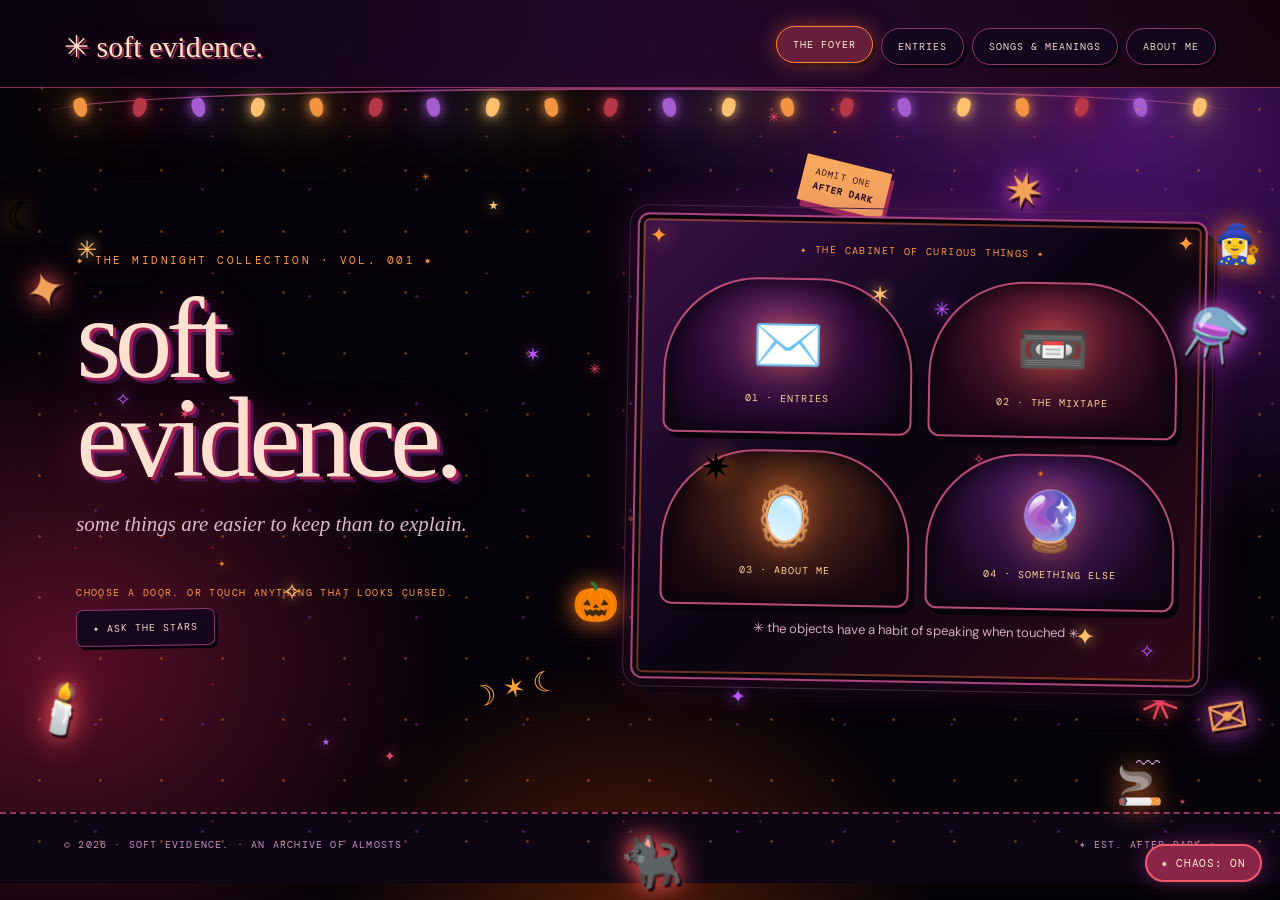
==== index.html @ 7f2c234e "Add files via upload" ====
<!doctype html><html lang="en"><head><meta charset="utf-8"><meta name="viewport" content="width=device-width,initial-scale=1"><meta name="theme-color" content="#08060d"><title>soft evidence. — home</title><link rel="stylesheet" href="style.css"></head><body data-page="home"><header><a class="logo" href="index.html">✳ soft evidence.</a><nav><a class="active" href="index.html">the foyer</a><a class="" href="entries.html">entries</a><a class="" href="songs.html">songs & meanings</a><a class="" href="about.html">about me</a></nav></header><div class="lights" aria-hidden="true"></div><div class="sticker-board" aria-label="Interactive trinkets"><button class="sticker st1" data-trinket="spark" title="Make a wish">✦</button><button class="sticker st2" data-trinket="potion" title="Drink the potion">⚗️</button><button class="sticker st3" data-trinket="light" title="Switch the fairy lights">🕯️</button><button class="sticker st4" data-trinket="note" title="Open a secret note">✉</button><button class="sticker st5" data-trinket="cat" title="Wake the cat">🐈‍⬛</button><button class="sticker st6" data-trinket="spark" title="A stray star">✷</button></div><div class="secret-backdrop" id="secretBackdrop" hidden><div class="secret-note" role="dialog" aria-modal="true" aria-label="Hidden note"><button class="secret-close" id="secretClose" aria-label="Close note">×</button><span class="mono">FOUND BETWEEN THE PAGES · NO. 07</span><h2>somewhere, a light is still on.</h2><p>Not everything in this house is meant to be found. But you found this.</p><span class="mono">✳ FOLD CAREFULLY ✳</span></div></div><main><button class="ornament o1" data-action="moon" title="a change of moonlight" aria-label="moonlight">☾</button><button class="ornament o2" title="light the pumpkin" aria-label="pumpkin">🎃</button><button class="ornament o3" title="a little witchcraft" aria-label="witch hat">🧙‍♀️</button><button class="ornament o4" title="a small bad habit" aria-label="cigarette">🚬</button><button class="ornament o5" title="make a wish" aria-label="star">✷</button><section class="stage"><div class="scattered-ephemera" aria-hidden="true"><span class="ephemera ticket">ADMIT ONE<br><b>AFTER DARK</b></span><span class="ephemera doodle">☽ ✶ ☾</span><span class="ephemera wax">✳</span></div><div><div class="kicker">✷ THE MIDNIGHT COLLECTION · VOL. 001 ✷</div><h1 id="homeTitle">soft evidence.</h1><p class="lead" id="tagline">some things are easier to keep than to explain.</p><p class="mono" style="margin-top:45px">CHOOSE A DOOR. OR TOUCH ANYTHING THAT LOOKS CURSED.</p><button class="pill" data-surprise>✦ ask the stars</button></div><div class="frame"><div class="mono" style="text-align:center">✦ THE CABINET OF CURIOUS THINGS ✦</div><div class="cabinet"><a class="object" href="entries.html"><span class="symbol">✉️</span><small>01 · ENTRIES</small></a><a class="object" href="songs.html"><span class="symbol">📼</span><small>02 · THE MIXTAPE</small></a><a class="object" href="about.html"><span class="symbol">🪞</span><small>03 · ABOUT ME</small></a><button class="object" data-surprise><span class="symbol">🔮</span><small>04 · SOMETHING ELSE</small></button></div><p class="note" style="text-align:center">✳ the objects have a habit of speaking when touched ✳</p></div></section></main><footer class="footer"><span>© 2026 · SOFT EVIDENCE. · AN ARCHIVE OF ALMOSTS</span><span>✶ EST. AFTER DARK ✶</span></footer><div class="message" role="status" aria-live="polite"></div><script src="content.js"></script><script src="app.js"></script></body></html>
---- style.css ----
@import url('https://fonts.googleapis.com/css2?family=DM+Mono:wght@400;500&family=DM+Sans:wght@400;500;600&family=IM+Fell+English:ital@0;1&display=swap');
:root{--ink:#08060d;--night:#130a1b;--plum:#2b1237;--violet:#70457e;--red:#b73342;--orange:#e77c2e;--amber:#ffc17b;--paper:#eed9b9;--muted:#b59aa9}*{box-sizing:border-box}html{scroll-behavior:smooth}body{margin:0;background:radial-gradient(ellipse at 72% 3%,#381443 0,transparent 39%),radial-gradient(ellipse at 5% 85%,#2b0d21,transparent 45%),var(--ink);color:var(--paper);font-family:'DM Sans',sans-serif;min-height:100vh;overflow-x:hidden}a{color:inherit;text-decoration:none}button,input{font:inherit}button{cursor:pointer}.mono{font-family:'DM Mono',monospace;letter-spacing:.14em;text-transform:uppercase;font-size:10px;color:var(--amber)}.serif{font-family:'IM Fell English',Georgia,serif;font-weight:400}header{position:relative;z-index:10;display:flex;align-items:center;justify-content:space-between;gap:15px;padding:28px 5vw 12px}.logo{font-family:'IM Fell English',serif;font-size:25px;color:var(--paper)}nav{display:flex;gap:8px;flex-wrap:wrap}nav a,.pill{border:1px solid #6a425e;border-radius:999px;padding:11px 16px;background:#170e1bd9;font-family:'DM Mono',monospace;font-size:10px;letter-spacing:.1em;text-transform:uppercase;transition:.25s}nav a:hover,nav a.active,.pill:hover{background:#7a2e35;border-color:var(--orange);box-shadow:0 0 22px #d15b4d66;transform:translateY(-2px)}.lights{display:flex;justify-content:space-around;position:relative;margin:0 4vw;height:38px;border-top:2px solid #6e5262;border-radius:50%}.bulb{height:15px;width:10px;border-radius:40% 40% 55% 55%;background:var(--c);box-shadow:0 0 10px var(--c),0 0 22px var(--c);transform:translateY(8px) rotate(var(--r));animation:twinkle 3s ease-in-out infinite;animation-delay:var(--d)}@keyframes twinkle{50%{opacity:.38;filter:brightness(.6)}}main{max-width:1230px;margin:0 auto;padding:20px 4vw 70px;position:relative}.stage{min-height:65vh;display:grid;grid-template-columns:1fr 1.1fr;align-items:center;gap:40px;position:relative}.kicker{font-family:'DM Mono',monospace;font-size:11px;letter-spacing:.22em;color:var(--orange)}h1{font-family:'IM Fell English',Georgia,serif;font-size:clamp(65px,9vw,136px);font-weight:400;line-height:.86;letter-spacing:-.055em;margin:22px 0;color:#f3d8b8;text-shadow:0 3px 0 #672c4d,0 0 40px #b04d672c}h1 em{color:#ed934a;font-weight:400}h2{font:normal clamp(35px,4vw,60px)/1.05 'IM Fell English',serif;margin:12px 0 18px}h3{font:normal 27px 'IM Fell English',serif;margin:5px 0 10px}.lead{font:italic 21px/1.5 'IM Fell English',serif;color:#cdb1b6;max-width:490px}.frame{background:linear-gradient(135deg,#28152d,#100b16 65%,#2d111f);border:1px solid #8e5b67;box-shadow:inset 0 0 0 5px #110a16,inset 0 0 0 6px #6e3e56,0 18px 70px #0009;border-radius:12px;padding:26px;position:relative}.frame:before,.frame:after{content:'✦';position:absolute;color:#e58b46;font-size:21px;top:7px}.frame:before{left:10px}.frame:after{right:10px}.cabinet{display:grid;grid-template-columns:repeat(2,1fr);gap:16px;margin-top:22px}.object{position:relative;min-height:156px;background:radial-gradient(ellipse at center,#421c44,#170d1b 73%);border:1px solid #865064;border-radius:95px 95px 12px 12px;display:flex;align-items:center;justify-content:center;flex-direction:column;gap:9px;transition:.25s;box-shadow:inset 0 0 25px #0007}.object:hover{transform:translateY(-7px) rotate(-1deg);border-color:#e8a26a;box-shadow:0 0 30px #d16b4944,inset 0 0 25px #0007}.object .symbol{font-size:58px;filter:drop-shadow(0 0 12px #e6885e80)}.object small{font:10px 'DM Mono',monospace;letter-spacing:.1em;color:#e8bc9b}.ornament{position:absolute;background:none;border:0;font-size:32px;z-index:4;transition:transform .3s,filter .3s;filter:drop-shadow(0 0 5px #b64d494d);animation:float 4s ease-in-out infinite}.ornament:hover,.ornament.lit{transform:scale(1.3) rotate(15deg);filter:drop-shadow(0 0 18px #ff9e44)}@keyframes float{50%{translate:0 -8px}}.o1{top:8%;left:-2%}.o2{top:65%;left:44%;animation-delay:1s}.o3{top:12%;right:-1%;animation-delay:2s}.o4{bottom:0;right:7%;animation-delay:1.4s}.o5{top:45%;right:42%;animation-delay:.5s}.message{position:fixed;z-index:100;bottom:26px;left:50%;transform:translate(-50%,30px);background:#321a37;border:1px solid #f1a765;padding:15px 22px;box-shadow:0 0 30px #dc7e5466;color:var(--paper);font:italic 19px 'IM Fell English',serif;opacity:0;pointer-events:none;transition:.35s;max-width:90vw;text-align:center}.message.show{opacity:1;transform:translate(-50%,0)}.footer{padding:24px 5vw 32px;border-top:1px solid #6b3a52;display:flex;justify-content:space-between;gap:20px;color:#a889a0;font:10px 'DM Mono',monospace;letter-spacing:.12em}.shelf{display:grid;grid-template-columns:repeat(3,1fr);gap:20px;margin:25px 0}.paper{background:#dfc5a2;color:#30202a;padding:26px;min-height:190px;box-shadow:5px 6px 0 #8c463b;transform:rotate(var(--tilt));border:1px solid #f4dcad;transition:.25s;text-align:left;width:100%}.paper:hover{transform:rotate(0) translateY(-8px);box-shadow:7px 12px 0 #8c463b}.paper h3{color:#492638}.paper p{font:16px/1.5 'IM Fell English',serif}.paper .mono{color:#9b4e45}.section-intro{max-width:650px}.records-layout{display:grid;grid-template-columns:minmax(280px,.85fr) minmax(330px,1.15fr);gap:24px;margin-top:30px}.player{background:linear-gradient(130deg,#442435,#1a101c);border:8px ridge #75404b;border-radius:17px;padding:24px;text-align:center;position:relative}.vinyl{width:min(260px,90%);aspect-ratio:1;border-radius:50%;margin:20px auto;background:repeating-radial-gradient(circle,#131017 0 3px,#24202b 4px 5px,#0b0a10 6px 9px);border:3px solid #41313e;display:grid;place-items:center;box-shadow:0 0 0 5px #08060c,0 0 25px #000}.vinyl.playing{animation:spin 3s linear infinite}@keyframes spin{to{transform:rotate(360deg)}}.labeldisc{background:#ba4c42;width:86px;height:86px;border-radius:50%;display:grid;place-items:center;color:#f4d9b4;font:13px 'IM Fell English',serif;text-align:center;border:9px solid #df995b}.labeldisc:after{content:'';position:absolute;background:#110a16;width:9px;height:9px;border-radius:50%}.player-buttons{display:flex;justify-content:center;gap:9px;flex-wrap:wrap}.panel{background:#1b101f;border:1px solid #78475d;padding:25px;border-radius:10px;box-shadow:inset 0 0 35px #0008}.memory{font:italic 22px/1.5 'IM Fell English',serif;color:#e2bfb0;min-height:65px}.track-list{max-height:340px;overflow-y:auto;display:grid;gap:6px;margin-top:18px;padding-right:7px}.track{width:100%;display:flex;align-items:center;gap:13px;background:#2a172b;border:1px solid #59344c;color:var(--paper);text-align:left;padding:12px;border-radius:5px}.track:hover,.track.selected{border-color:#e38b48;background:#49203b}.track b{font-weight:500}.track small{display:block;color:#b999ae;margin-top:3px}.track .num{font:12px 'DM Mono',monospace;color:var(--orange)}.search{width:100%;background:#100b17;color:var(--paper);border:1px solid #78475d;padding:13px;border-radius:5px;margin-top:12px}.tarot-row{display:flex;gap:13px;margin-top:26px;flex-wrap:wrap}.tarot{width:110px;height:170px;border:3px double #da9457;background:linear-gradient(140deg,#421d4b,#1a1022);color:#efba78;border-radius:7px;display:flex;flex-direction:column;align-items:center;justify-content:center;gap:14px;transition:.5s;box-shadow:inset 0 0 0 7px #1c1121}.tarot:hover{transform:translateY(-9px) rotate(3deg);box-shadow:0 0 22px #c657495e,inset 0 0 0 7px #1c1121}.tarot span{font-size:38px}.tarot small{font:9px 'DM Mono',monospace;letter-spacing:.12em}.about-grid{display:grid;grid-template-columns:1fr 1fr;gap:28px;margin-top:28px}.portrait{min-height:360px;display:grid;place-items:center;background:radial-gradient(circle,#522350,#1c1024 70%);border:8px double #9b5c68;font-size:110px}.links a{display:inline-block;margin:7px 7px 0 0}.entry-overlay{position:fixed;inset:0;background:#050309ed;z-index:50;display:none;align-items:center;justify-content:center;padding:20px}.entry-overlay.open{display:flex}.entry-sheet{background:#e3caaa;color:#30202b;width:min(700px,95vw);max-height:85vh;overflow:auto;padding:40px;position:relative;box-shadow:0 0 0 9px #3a1c35,0 0 0 11px #d58455}.entry-sheet p{white-space:pre-line;font:20px/1.7 'IM Fell English',serif}.close{position:absolute;right:15px;top:12px;background:none;border:0;font-size:26px;color:#612f38}.entry-sheet .mono{color:#914c46}.note{font-size:13px;color:#b599aa;line-height:1.6}.hidden{display:none!important}@media(max-width:760px){header{flex-direction:column;padding-top:16px}nav a{padding:9px;font-size:9px}.stage,.records-layout,.about-grid{grid-template-columns:1fr}.stage{gap:10px}.shelf{grid-template-columns:1fr 1fr}.ornament{font-size:24px}.o2{left:82%;top:55%}.o5{display:none}main{padding:15px 5vw 50px}h1{font-size:70px}.frame{padding:18px}}@media(max-width:440px){.shelf{grid-template-columns:1fr}.cabinet{gap:10px}.object{min-height:140px}.tarot{width:90px;height:135px}}@media(prefers-reduced-motion:reduce){*,*:before,*:after{animation:none!important;transition:none!important}}

/* V6: The cluttered attic */
body{background:radial-gradient(ellipse at 12% 12%,#270c34 0,transparent 35%),radial-gradient(ellipse at 91% 83%,#330c1b 0,transparent 32%),#07040b;background-attachment:fixed}
body:before{content:"";position:fixed;inset:0;pointer-events:none;z-index:1;opacity:.22;background-image:radial-gradient(#f8a866 0.7px,transparent 1px),radial-gradient(#bb568a 0.7px,transparent 1px);background-size:67px 67px,113px 113px;background-position:8px 13px,35px 27px}
header,main,footer{isolation:isolate}main{z-index:2}.frame,.panel,.player,.portrait{outline:1px solid #432343;outline-offset:7px}.stage .frame{transform:rotate(1deg)}.stage .frame:hover{transform:rotate(0)}
.sticker-board{position:fixed;inset:0;pointer-events:none;z-index:20;overflow:hidden}.sticker{position:absolute;pointer-events:auto;background:transparent;border:0;color:#f2a259;font-family:Georgia,serif;font-size:clamp(24px,3.2vw,42px);text-shadow:0 0 13px #f477544c;filter:drop-shadow(2px 5px 1px #0009);cursor:grab;touch-action:none;transition:filter .2s}.sticker:hover,.sticker.activated{filter:drop-shadow(0 0 16px #ffa856) drop-shadow(0 0 25px #a6479a);animation:wiggle .6s ease-in-out}.sticker.dragging{cursor:grabbing;z-index:40;transition:none}.st1{left:1.5%;top:29%;transform:rotate(-17deg)}.st2{right:2%;top:34%;transform:rotate(14deg)}.st3{left:2%;bottom:18%;transform:rotate(11deg)}.st4{right:2%;bottom:17%;transform:rotate(-10deg)}.st5{left:48%;bottom:1%;transform:rotate(-8deg)}.st6{right:18%;top:18%;transform:rotate(12deg)}
@keyframes wiggle{0%,100%{rotate:0deg}25%{rotate:-12deg}75%{rotate:12deg}}.lights.off .bulb{box-shadow:none;filter:brightness(.25);animation:none}.lights.off{border-color:#3a2937}.lights .bulb{transition:filter .4s,box-shadow .4s}
body.potion-mode{--orange:#f9b35b;--paper:#f5d6d0;--violet:#a456aa;filter:hue-rotate(-20deg)}body.potion-mode .sticker{filter:drop-shadow(0 0 14px #c95de9)}
.secret-backdrop:not([hidden]){position:fixed;inset:0;background:#050207d9;display:grid;place-items:center;z-index:100;padding:20px}.secret-note{position:relative;width:min(500px,90vw);padding:44px 35px;background:#e7c7a3;color:#321827;border:4px double #793d42;box-shadow:0 0 0 10px #32152f,0 0 65px #e4744166;transform:rotate(-2deg);text-align:center}.secret-note h2{font-size:38px}.secret-note p{font:italic 21px/1.5 'IM Fell English',serif}.secret-note .mono{color:#8e3d43}.secret-close{position:absolute;right:9px;top:6px;background:transparent;border:0;font-size:32px;color:#703039}
.scattered-ephemera{position:absolute;inset:0;pointer-events:none}.ephemera{position:absolute;z-index:0}.ticket{top:1%;right:28%;font:9px/1.7 'DM Mono',monospace;letter-spacing:.14em;color:#522d36;background:#d6a777;padding:8px 12px;transform:rotate(14deg);box-shadow:4px 6px 0 #0007}.doodle{bottom:6%;left:35%;font-size:28px;color:#cf793e;transform:rotate(-13deg)}.wax{right:2%;bottom:1%;color:#a52e42;font-size:50px;transform:rotate(20deg)}
.player-stamp{position:absolute;top:15px;right:12px;transform:rotate(11deg);font:9px 'DM Mono',monospace;color:#ecae79;border:1px solid #ba7356;padding:5px}.mini-cassette{cursor:pointer;max-width:235px;margin:23px auto 12px;border:6px ridge #bc6747;border-radius:9px;background:linear-gradient(160deg,#e3b478,#b95b48);color:#351b2d;padding:8px;transform:rotate(-5deg);transition:.4s;box-shadow:4px 8px 0 #08060d}.mini-cassette:hover{transform:rotate(0) scale(1.05)}.mini-cassette.flipped{transform:rotate(5deg);background:linear-gradient(160deg,#9b5999,#532e67);color:#fff0d3}.cassette-head,.cassette-foot{display:block;font:8px 'DM Mono',monospace;letter-spacing:.12em}.cassette-window{margin:8px 0;display:flex;align-items:center;justify-content:space-around;height:50px;background:#211521;border:3px solid #e8d2aa;border-radius:7px}.cassette-window i{width:32px;height:32px;border:7px dashed #e9d4b7;border-radius:50%}.mini-cassette.spinning .cassette-window i{animation:spin 2s linear infinite}
.tarot{position:relative;transform:rotate(var(--angle,0deg));transform-style:preserve-3d;perspective:600px}.tarot:nth-child(2n){--angle:5deg}.tarot:nth-child(2n+1){--angle:-4deg}.tarot.drawn{background:linear-gradient(145deg,#a3514e,#43213c);box-shadow:0 0 30px #f4a45b6b,inset 0 0 0 7px #1c1121;transform:rotate(0) translateY(-10px)}.tarot.drawn:after{content:'✶ REVEALED ✶';font:8px 'DM Mono',monospace;position:absolute;bottom:10px;color:#ffd29c}.tarot-row{padding:12px 5px}.paper:nth-child(3n){background:#e4b6a5;box-shadow:5px 6px 0 #6e314c}.paper:nth-child(4n){background:#d7c5a2;box-shadow:5px 6px 0 #67426d}.paper:before{content:'✳';position:absolute;top:-14px;left:50%;color:#b74550;font-size:24px;text-shadow:0 2px #0006}
@media(max-width:760px){.sticker{font-size:25px}.st1{left:1%;top:32%}.st2{right:1%;top:44%}.st3{left:1%;bottom:12%}.st4{right:1%;bottom:9%}.st5{left:45%;bottom:1%}.st6{right:6%;top:16%}.sticker-board{z-index:8}.scattered-ephemera{display:none}}

/* V7 — black cherry / electric plum / jack-o-lantern orange */
:root{--ink:#040207;--night:#0c0514;--plum:#350b50;--violet:#a34cde;--red:#f04457;--orange:#ff7a18;--amber:#ffc16a;--paper:#f6ddce;--muted:#c6a2c9}
body{background:radial-gradient(ellipse 60% 60% at 88% 17%,#451064 0%,transparent 72%),radial-gradient(ellipse 40% 48% at 5% 74%,#590e28 0%,transparent 75%),radial-gradient(ellipse 28% 32% at 49% 100%,#4b1906 0%,transparent 85%),#040207;background-attachment:fixed}
body:before{opacity:.35;background-image:radial-gradient(#ff8e36 1px,transparent 1.8px),radial-gradient(#a947db 1px,transparent 1.8px),radial-gradient(#f14b59 .9px,transparent 1.5px);background-size:61px 61px,107px 107px,137px 137px;background-position:9px 18px,42px 29px,7px 68px}
body:after{content:"";position:fixed;inset:0;z-index:0;pointer-events:none;opacity:.16;background:repeating-linear-gradient(0deg,transparent 0px,transparent 3px,#4d1740 4px);mix-blend-mode:screen}
header{background:linear-gradient(90deg,#09030de8,#270a31d9 50%,#12040ae8);border-bottom:1px solid #8e2b55;padding-bottom:22px}.logo{font-size:30px;color:#ffe2c5;text-shadow:2px 2px #9e2b55,0 0 23px #f14c7859}.logo:hover{color:#ffa34b}
nav a,.pill{background:#12071de8;border-color:#8d376b;color:#f5d8ce;box-shadow:3px 3px 0 #070209}.pill{border-radius:7px;transform:rotate(-1deg)}nav a:hover,nav a.active,.pill:hover{background:#681d3b;color:#fff3d7;border-color:#ff8c36;box-shadow:0 0 20px #fb5d4780,3px 3px 0 #070209}
.lights{height:49px;border-top-color:#8a3774}.bulb{height:19px;width:13px;box-shadow:0 0 12px var(--c),0 0 35px var(--c),0 0 65px var(--c)}
.kicker,.mono{color:#ff9a47}.kicker{text-shadow:0 0 14px #ff622955}h1{color:#ffe1d2;text-shadow:3px 3px 0 #a61f53,6px 6px 0 #43144e,0 0 42px #d42e8a66}h1 em,h2 em{color:#ff883a;font-style:italic}h2{color:#fce2d0;text-shadow:2px 3px 0 #692c66}.lead{color:#e0b8cf}.note{color:#d4abc4}
.frame{background:linear-gradient(135deg,#3a1149 0%,#0a0412 48%,#310918 100%);border:2px solid #aa4380;box-shadow:inset 0 0 0 4px #08040d,inset 0 0 0 6px #ff792f66,0 0 44px #9c1e814a,10px 13px 0 #030206}.frame:before,.frame:after{color:#ff9a36;text-shadow:0 0 18px #ff842c}
.object{background:radial-gradient(circle at 45% 32%,#63236c 0%,#2b0a34 49%,#0d0513 100%);border:2px solid #b94b75;box-shadow:inset 0 0 30px #050009,5px 6px 0 #08020b}.object:nth-child(2){background:radial-gradient(circle at 50% 25%,#76203d,#200718 72%)}.object:nth-child(3){background:radial-gradient(circle at 50% 25%,#62321a,#1b0810 72%)}.object:nth-child(4){background:radial-gradient(circle at 50% 25%,#552076,#1a071e 72%)}.object:hover{border-color:#ffa646;box-shadow:0 0 33px #ff6e3990,inset 0 0 30px #170017;transform:translateY(-9px) rotate(-3deg)}.object .symbol{filter:drop-shadow(0 0 17px #ff763c9c)}.object small{color:#ffd39b}
.sticker{font-size:clamp(30px,3.8vw,52px);text-shadow:0 0 15px #ff5e4d80,2px 3px #09000d}.sticker:nth-child(even){filter:drop-shadow(0 0 14px #ae3de5)}.sticker:nth-child(odd){filter:drop-shadow(0 0 14px #f24d5a)}.ornament{font-size:38px;filter:drop-shadow(0 0 12px #ff782c)}.ornament:hover,.ornament.lit{filter:drop-shadow(0 0 22px #ff8a2c) drop-shadow(0 0 28px #f44b77)}
.footer{border-top:2px dashed #92345f;background:#0b0513;color:#ca92b6}.message{background:#3b104b;border:2px solid #ff9a42;box-shadow:0 0 34px #d42e8a}
.player{background:linear-gradient(140deg,#591a3e,#1a081b 55%,#340e51);border:8px ridge #a8415e;box-shadow:0 0 34px #b4216952,8px 10px 0 #050308}.vinyl{box-shadow:0 0 0 5px #050207,0 0 30px #a42d76aa}.labeldisc{background:#e14b45;border-color:#ff993a}.panel{background:linear-gradient(155deg,#2b0c36,#130818 65%,#290a1c);border:2px solid #9d3d70;box-shadow:inset 0 0 35px #000a,8px 9px 0 #050308}.track{background:#290e34;border-color:#78315d}.track:hover,.track.selected{background:#6e194a;border-color:#ff8b3d}.memory{color:#f4c0c5}.search{background:#090412;border-color:#ac4774}.tarot{border-color:#ff9a4d;background:linear-gradient(145deg,#6c2259,#1a082b 70%);box-shadow:inset 0 0 0 6px #10061c,0 0 15px #bd36734a}.tarot:hover{box-shadow:inset 0 0 0 6px #10061c,0 0 25px #f26b6e}.mini-cassette{border-color:#eb7245;background:linear-gradient(150deg,#ffab53,#e65c3d 58%,#9b2b57);box-shadow:5px 8px 0 #050207}.mini-cassette.flipped{background:linear-gradient(140deg,#ba4ae1,#622386,#e4475b)}
.paper{background:#f1c9a3;border-color:#ffdfac;box-shadow:6px 8px 0 #a32348}.paper:nth-child(3n){background:#eeb2b6;box-shadow:6px 8px 0 #78245d}.paper:nth-child(4n){background:#d7b7e7;box-shadow:6px 8px 0 #d15c37}.paper:before{color:#e94259;text-shadow:0 0 12px #ff9a3e}.portrait{background:radial-gradient(circle,#732d76,#1c0925 72%);border-color:#e86e56}.secret-note{background:#f2c6a7;border-color:#c33d55;box-shadow:0 0 0 10px #290b39,0 0 70px #f26d4e99}
.ticket{background:#f7a75d;color:#341022;box-shadow:4px 6px 0 #9c275b}.wax{color:#f0455a;text-shadow:0 0 18px #ed4d53}.doodle{color:#f9a13d}.player-stamp{border-color:#f27b45;color:#ffbd83}
@media(max-width:760px){.sticker{font-size:27px}.ornament{font-size:27px}.logo{font-size:25px}h1{font-size:clamp(55px,13vw,78px)}}

/* V8: the room is alive */
@keyframes lightChase{0%,100%{opacity:.65;filter:brightness(.9)}18%{opacity:1;filter:brightness(1.9)}42%{opacity:.5;filter:brightness(.65)}68%{opacity:1;filter:brightness(1.4)}}
.lights:not(.off) .bulb{animation:lightChase 1.3s ease-in-out infinite!important;animation-delay:var(--d)!important}
@keyframes orbitWiggle{0%,100%{rotate:-9deg;translate:0 0}25%{rotate:11deg;translate:0 -5px}55%{rotate:-5deg;translate:0 2px}75%{rotate:7deg;translate:0 -3px}}
.sticker:not(.dragging){animation:orbitWiggle 3.2s ease-in-out infinite;animation-delay:calc(var(--n,1)*-.38s)}
.sticker:hover{animation-duration:.45s;scale:1.25}
@keyframes pulseCharm{0%,100%{filter:drop-shadow(0 0 4px #ff742f);scale:1}50%{filter:drop-shadow(0 0 25px #ff6e31) drop-shadow(0 0 18px #c344fa);scale:1.1}}
.ornament{animation:pulseCharm 2.2s ease-in-out infinite;animation-delay:calc(var(--n,1)*-.3s)}
@keyframes titleFlicker{0%,91%,95%,100%{opacity:1}92%,94%{opacity:.75}}h1{animation:titleFlicker 5s infinite}
@keyframes entrancePop{0%{opacity:0;translate:0 30px;scale:.96}100%{opacity:1;translate:0 0;scale:1}}
.frame,.panel,.player,.paper{animation:entrancePop .75s cubic-bezier(.2,.8,.2,1) both}
@keyframes tarotPulse{0%,100%{translate:0 0}50%{translate:0 -7px}}
.tarot{animation:tarotPulse 2.6s ease-in-out infinite;animation-delay:calc(var(--n,1)*-.27s)}
.tarot.drawn{animation:cardReveal .6s cubic-bezier(.15,.7,.3,1) both}
@keyframes cardReveal{0%{scale:.8;rotate:-15deg;filter:brightness(2)}60%{scale:1.12;rotate:8deg}100%{scale:1;rotate:0deg}}
@keyframes spin{to{transform:rotate(360deg)}}
@keyframes smokeDrift{0%{opacity:0;transform:translate(0,15px) rotate(-8deg) scale(.7)}30%{opacity:.6}100%{opacity:0;transform:translate(32px,-85px) rotate(20deg) scale(1.7)}}
@keyframes batFlight{0%{transform:translateX(-15vw) translateY(0) rotate(-12deg);opacity:0}8%{opacity:.95}30%{transform:translateX(30vw) translateY(-55px) rotate(12deg)}60%{transform:translateX(60vw) translateY(30px) rotate(-9deg)}90%{opacity:.9}100%{transform:translateX(115vw) translateY(-40px);opacity:0}}
@keyframes flutter{0%,100%{scale:1 1}50%{scale:1 .6}}
.ambient-world{position:fixed;inset:0;pointer-events:none;overflow:hidden;z-index:3}.ambient-bat{position:absolute;left:0;top:var(--y);font-size:var(--size);color:#f49a58;text-shadow:0 0 16px #ff743f;animation:batFlight var(--duration) linear infinite;animation-delay:var(--delay);opacity:0}.ambient-bat>span{display:inline-block;animation:flutter .25s ease-in-out infinite}.ambient-spark{position:absolute;left:var(--x);top:var(--y);font-size:var(--size);color:var(--color);text-shadow:0 0 14px currentColor;animation:sparkDance var(--duration) ease-in-out infinite;animation-delay:var(--delay)}
@keyframes sparkDance{0%,100%{opacity:.25;transform:translateY(0) rotate(0deg) scale(.7)}45%{opacity:1;transform:translateY(-17px) rotate(50deg) scale(1.2)}70%{opacity:.55;transform:translateY(4px) rotate(80deg) scale(.85)}}
.magic-burst{position:fixed;z-index:99;pointer-events:none;font-size:19px;color:#ffb354;text-shadow:0 0 16px #ff603a;animation:burstFly .85s ease-out forwards}
@keyframes burstFly{from{opacity:1;transform:translate(0,0) scale(.5)}to{opacity:0;transform:translate(var(--dx),var(--dy)) rotate(var(--turn)) scale(1.5)}}
.chaos-toggle{position:fixed;bottom:18px;right:18px;z-index:60;background:#220b30;color:#ffb56b;border:2px solid #f05a6b;border-radius:28px;padding:10px 14px;font:11px 'DM Mono',monospace;letter-spacing:.07em;box-shadow:0 0 19px #d142a26b;cursor:pointer;transition:transform .2s,background .2s}.chaos-toggle:hover{transform:rotate(-5deg) scale(1.07);background:#4c175a}.chaos-toggle[aria-pressed=true]{background:#8b2449;color:#fff1d3}
body:not(.chaos-on) .ambient-bat{display:none}body:not(.chaos-on) .ambient-spark:nth-child(3n){display:none}body:not(.chaos-on) .sticker:not(.dragging){animation-duration:6s}body:not(.chaos-on) .lights:not(.off) .bulb{animation-duration:3s!important}
@media(prefers-reduced-motion:reduce){.ambient-world{display:none!important}.sticker,.ornament,.bulb,.tarot,h1,.frame,.panel,.player,.paper{animation:none!important;transition:none!important}.magic-burst{display:none!important}}
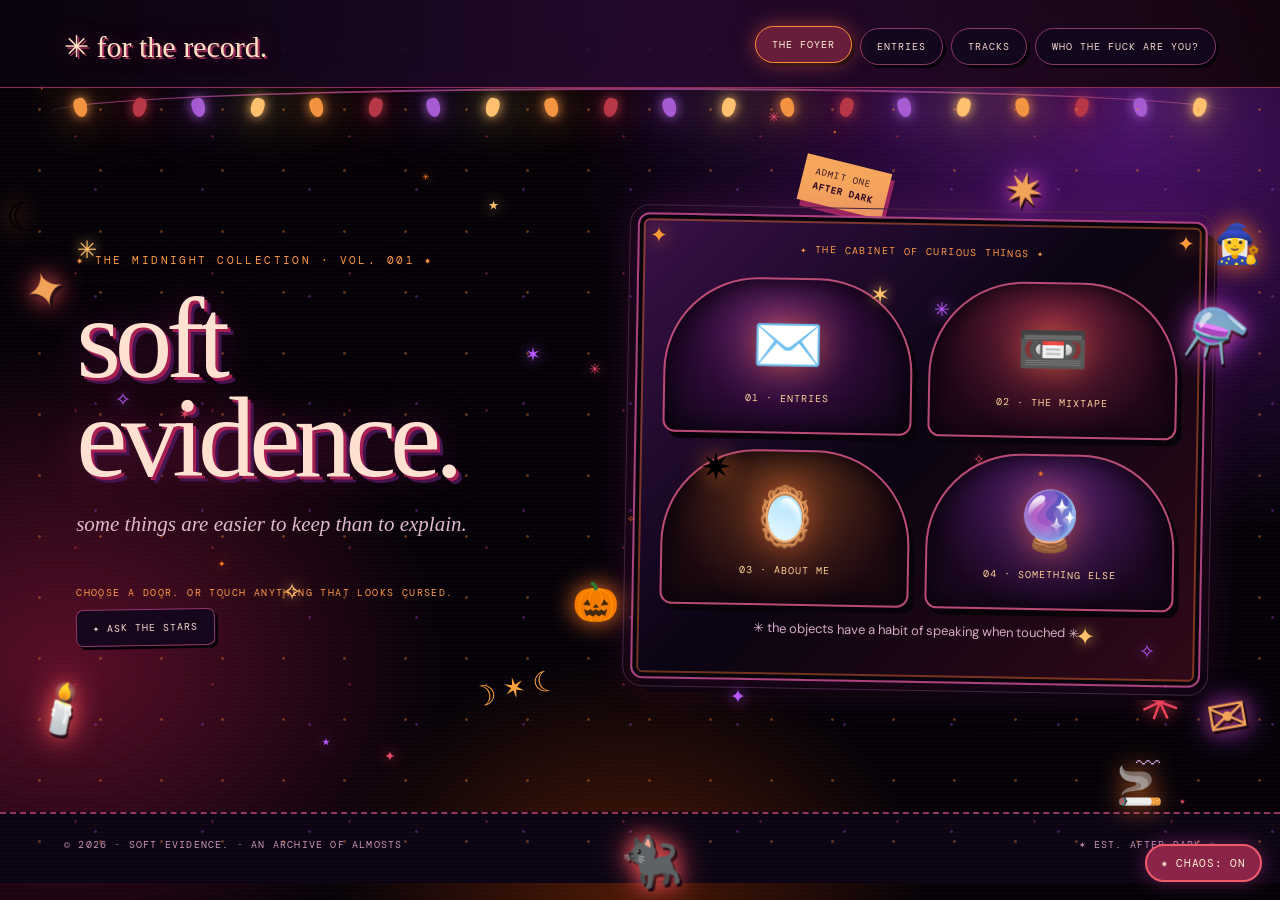
==== commit d44390ff: "Update index.html" ====
--- a/index.html
+++ b/index.html
@@ -1 +1 @@
-<!doctype html><html lang="en"><head><meta charset="utf-8"><meta name="viewport" content="width=device-width,initial-scale=1"><meta name="theme-color" content="#08060d"><title>soft evidence. — home</title><link rel="stylesheet" href="style.css"></head><body data-page="home"><header><a class="logo" href="index.html">✳ soft evidence.</a><nav><a class="active" href="index.html">the foyer</a><a class="" href="entries.html">entries</a><a class="" href="songs.html">songs & meanings</a><a class="" href="about.html">about me</a></nav></header><div class="lights" aria-hidden="true"></div><div class="sticker-board" aria-label="Interactive trinkets"><button class="sticker st1" data-trinket="spark" title="Make a wish">✦</button><button class="sticker st2" data-trinket="potion" title="Drink the potion">⚗️</button><button class="sticker st3" data-trinket="light" title="Switch the fairy lights">🕯️</button><button class="sticker st4" data-trinket="note" title="Open a secret note">✉</button><button class="sticker st5" data-trinket="cat" title="Wake the cat">🐈‍⬛</button><button class="sticker st6" data-trinket="spark" title="A stray star">✷</button></div><div class="secret-backdrop" id="secretBackdrop" hidden><div class="secret-note" role="dialog" aria-modal="true" aria-label="Hidden note"><button class="secret-close" id="secretClose" aria-label="Close note">×</button><span class="mono">FOUND BETWEEN THE PAGES · NO. 07</span><h2>somewhere, a light is still on.</h2><p>Not everything in this house is meant to be found. But you found this.</p><span class="mono">✳ FOLD CAREFULLY ✳</span></div></div><main><button class="ornament o1" data-action="moon" title="a change of moonlight" aria-label="moonlight">☾</button><button class="ornament o2" title="light the pumpkin" aria-label="pumpkin">🎃</button><button class="ornament o3" title="a little witchcraft" aria-label="witch hat">🧙‍♀️</button><button class="ornament o4" title="a small bad habit" aria-label="cigarette">🚬</button><button class="ornament o5" title="make a wish" aria-label="star">✷</button><section class="stage"><div class="scattered-ephemera" aria-hidden="true"><span class="ephemera ticket">ADMIT ONE<br><b>AFTER DARK</b></span><span class="ephemera doodle">☽ ✶ ☾</span><span class="ephemera wax">✳</span></div><div><div class="kicker">✷ THE MIDNIGHT COLLECTION · VOL. 001 ✷</div><h1 id="homeTitle">soft evidence.</h1><p class="lead" id="tagline">some things are easier to keep than to explain.</p><p class="mono" style="margin-top:45px">CHOOSE A DOOR. OR TOUCH ANYTHING THAT LOOKS CURSED.</p><button class="pill" data-surprise>✦ ask the stars</button></div><div class="frame"><div class="mono" style="text-align:center">✦ THE CABINET OF CURIOUS THINGS ✦</div><div class="cabinet"><a class="object" href="entries.html"><span class="symbol">✉️</span><small>01 · ENTRIES</small></a><a class="object" href="songs.html"><span class="symbol">📼</span><small>02 · THE MIXTAPE</small></a><a class="object" href="about.html"><span class="symbol">🪞</span><small>03 · ABOUT ME</small></a><button class="object" data-surprise><span class="symbol">🔮</span><small>04 · SOMETHING ELSE</small></button></div><p class="note" style="text-align:center">✳ the objects have a habit of speaking when touched ✳</p></div></section></main><footer class="footer"><span>© 2026 · SOFT EVIDENCE. · AN ARCHIVE OF ALMOSTS</span><span>✶ EST. AFTER DARK ✶</span></footer><div class="message" role="status" aria-live="polite"></div><script src="content.js"></script><script src="app.js"></script></body></html>+<!doctype html><html lang="en"><head><meta charset="utf-8"><meta name="viewport" content="width=device-width,initial-scale=1"><meta name="theme-color" content="#08060d"><title>soft evidence. — home</title><link rel="stylesheet" href="style.css"></head><body data-page="home"><header><a class="logo" href="index.html">✳ for the record.</a><nav><a class="active" href="index.html">the foyer</a><a class="" href="entries.html">entries</a><a class="" href="songs.html">tracks</a><a class="" href="about.html">who the fuck are you?</a></nav></header><div class="lights" aria-hidden="true"></div><div class="sticker-board" aria-label="Interactive trinkets"><button class="sticker st1" data-trinket="spark" title="Make a wish">✦</button><button class="sticker st2" data-trinket="potion" title="Drink the potion">⚗️</button><button class="sticker st3" data-trinket="light" title="Switch the fairy lights">🕯️</button><button class="sticker st4" data-trinket="note" title="Open a secret note">✉</button><button class="sticker st5" data-trinket="cat" title="Wake the cat">🐈‍⬛</button><button class="sticker st6" data-trinket="spark" title="A stray star">✷</button></div><div class="secret-backdrop" id="secretBackdrop" hidden><div class="secret-note" role="dialog" aria-modal="true" aria-label="Hidden note"><button class="secret-close" id="secretClose" aria-label="Close note">×</button><span class="mono">FOUND BETWEEN THE PAGES · NO. 07</span><h2>somewhere, a light is still on.</h2><p>Not everything in this house is meant to be found. But you found this.</p><span class="mono">✳ FOLD CAREFULLY ✳</span></div></div><main><button class="ornament o1" data-action="moon" title="a change of moonlight" aria-label="moonlight">☾</button><button class="ornament o2" title="light the pumpkin" aria-label="pumpkin">🎃</button><button class="ornament o3" title="a little witchcraft" aria-label="witch hat">🧙‍♀️</button><button class="ornament o4" title="a small bad habit" aria-label="cigarette">🚬</button><button class="ornament o5" title="make a wish" aria-label="star">✷</button><section class="stage"><div class="scattered-ephemera" aria-hidden="true"><span class="ephemera ticket">ADMIT ONE<br><b>AFTER DARK</b></span><span class="ephemera doodle">☽ ✶ ☾</span><span class="ephemera wax">✳</span></div><div><div class="kicker">✷ THE MIDNIGHT COLLECTION · VOL. 001 ✷</div><h1 id="homeTitle">soft evidence.</h1><p class="lead" id="tagline">some things are easier to keep than to explain.</p><p class="mono" style="margin-top:45px">CHOOSE A DOOR. OR TOUCH ANYTHING THAT LOOKS CURSED.</p><button class="pill" data-surprise>✦ ask the stars</button></div><div class="frame"><div class="mono" style="text-align:center">✦ THE CABINET OF CURIOUS THINGS ✦</div><div class="cabinet"><a class="object" href="entries.html"><span class="symbol">✉️</span><small>01 · ENTRIES</small></a><a class="object" href="songs.html"><span class="symbol">📼</span><small>02 · THE MIXTAPE</small></a><a class="object" href="about.html"><span class="symbol">🪞</span><small>03 · ABOUT ME</small></a><button class="object" data-surprise><span class="symbol">🔮</span><small>04 · SOMETHING ELSE</small></button></div><p class="note" style="text-align:center">✳ the objects have a habit of speaking when touched ✳</p></div></section></main><footer class="footer"><span>© 2026 · SOFT EVIDENCE. · AN ARCHIVE OF ALMOSTS</span><span>✶ EST. AFTER DARK ✶</span></footer><div class="message" role="status" aria-live="polite"></div><script src="content.js"></script><script src="app.js"></script></body></html>
--- a/style.css
+++ b/style.css
@@ -58,3 +58,35 @@
 .chaos-toggle{position:fixed;bottom:18px;right:18px;z-index:60;background:#220b30;color:#ffb56b;border:2px solid #f05a6b;border-radius:28px;padding:10px 14px;font:11px 'DM Mono',monospace;letter-spacing:.07em;box-shadow:0 0 19px #d142a26b;cursor:pointer;transition:transform .2s,background .2s}.chaos-toggle:hover{transform:rotate(-5deg) scale(1.07);background:#4c175a}.chaos-toggle[aria-pressed=true]{background:#8b2449;color:#fff1d3}
 body:not(.chaos-on) .ambient-bat{display:none}body:not(.chaos-on) .ambient-spark:nth-child(3n){display:none}body:not(.chaos-on) .sticker:not(.dragging){animation-duration:6s}body:not(.chaos-on) .lights:not(.off) .bulb{animation-duration:3s!important}
 @media(prefers-reduced-motion:reduce){.ambient-world{display:none!important}.sticker,.ornament,.bulb,.tarot,h1,.frame,.panel,.player,.paper{animation:none!important;transition:none!important}.magic-burst{display:none!important}}
+
+
+:root {
+  --ink: #060308;
+  --night: #18091F;
+  --plum: #421258;
+  --violet: #A94DDE;
+  --red: #EF3E57;
+  --orange: #FF811F;
+  --amber: #FFC16A;
+  --paper: #F6DDCE;
+} 
+
+
+@keyframes hauntedGlow {
+  0%, 88%, 94%, 100% {
+    text-shadow:
+      2px 2px #9e2b55,
+      0 0 12px #ef3e5766;
+  }
+
+  90%, 92% {
+    text-shadow:
+      2px 2px #9e2b55,
+      0 0 24px #ff811f,
+      0 0 40px #a94dde;
+  }
+}
+
+h1, .logo {
+  animation: hauntedGlow 6s infinite;
+}
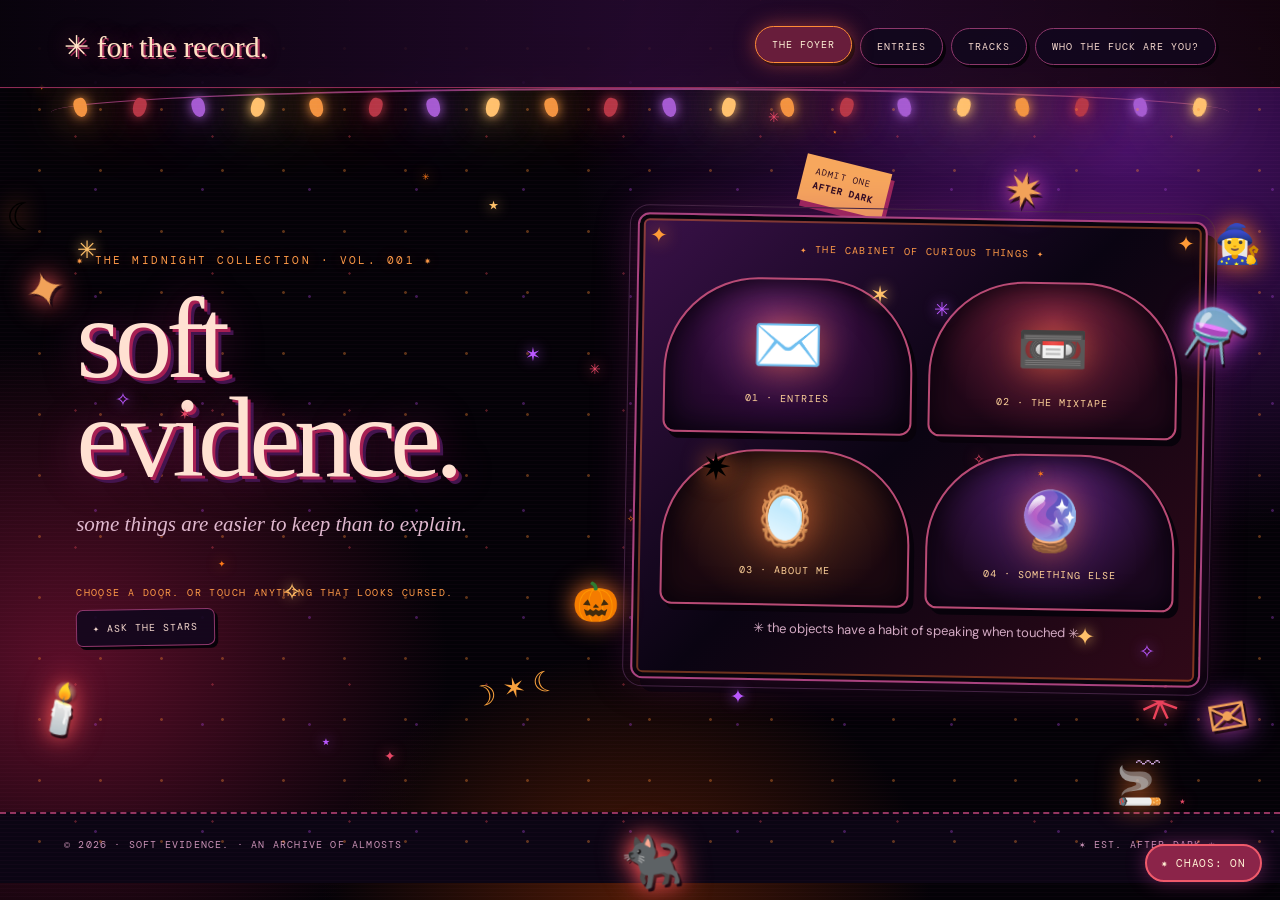
==== commit 213ad643: "Update index.html" ====
--- a/index.html
+++ b/index.html
@@ -1 +1 @@
-<!doctype html><html lang="en"><head><meta charset="utf-8"><meta name="viewport" content="width=device-width,initial-scale=1"><meta name="theme-color" content="#08060d"><title>soft evidence. — home</title><link rel="stylesheet" href="style.css"></head><body data-page="home"><header><a class="logo" href="index.html">✳ for the record.</a><nav><a class="active" href="index.html">the foyer</a><a class="" href="entries.html">entries</a><a class="" href="songs.html">tracks</a><a class="" href="about.html">who the fuck are you?</a></nav></header><div class="lights" aria-hidden="true"></div><div class="sticker-board" aria-label="Interactive trinkets"><button class="sticker st1" data-trinket="spark" title="Make a wish">✦</button><button class="sticker st2" data-trinket="potion" title="Drink the potion">⚗️</button><button class="sticker st3" data-trinket="light" title="Switch the fairy lights">🕯️</button><button class="sticker st4" data-trinket="note" title="Open a secret note">✉</button><button class="sticker st5" data-trinket="cat" title="Wake the cat">🐈‍⬛</button><button class="sticker st6" data-trinket="spark" title="A stray star">✷</button></div><div class="secret-backdrop" id="secretBackdrop" hidden><div class="secret-note" role="dialog" aria-modal="true" aria-label="Hidden note"><button class="secret-close" id="secretClose" aria-label="Close note">×</button><span class="mono">FOUND BETWEEN THE PAGES · NO. 07</span><h2>somewhere, a light is still on.</h2><p>Not everything in this house is meant to be found. But you found this.</p><span class="mono">✳ FOLD CAREFULLY ✳</span></div></div><main><button class="ornament o1" data-action="moon" title="a change of moonlight" aria-label="moonlight">☾</button><button class="ornament o2" title="light the pumpkin" aria-label="pumpkin">🎃</button><button class="ornament o3" title="a little witchcraft" aria-label="witch hat">🧙‍♀️</button><button class="ornament o4" title="a small bad habit" aria-label="cigarette">🚬</button><button class="ornament o5" title="make a wish" aria-label="star">✷</button><section class="stage"><div class="scattered-ephemera" aria-hidden="true"><span class="ephemera ticket">ADMIT ONE<br><b>AFTER DARK</b></span><span class="ephemera doodle">☽ ✶ ☾</span><span class="ephemera wax">✳</span></div><div><div class="kicker">✷ THE MIDNIGHT COLLECTION · VOL. 001 ✷</div><h1 id="homeTitle">soft evidence.</h1><p class="lead" id="tagline">some things are easier to keep than to explain.</p><p class="mono" style="margin-top:45px">CHOOSE A DOOR. OR TOUCH ANYTHING THAT LOOKS CURSED.</p><button class="pill" data-surprise>✦ ask the stars</button></div><div class="frame"><div class="mono" style="text-align:center">✦ THE CABINET OF CURIOUS THINGS ✦</div><div class="cabinet"><a class="object" href="entries.html"><span class="symbol">✉️</span><small>01 · ENTRIES</small></a><a class="object" href="songs.html"><span class="symbol">📼</span><small>02 · THE MIXTAPE</small></a><a class="object" href="about.html"><span class="symbol">🪞</span><small>03 · ABOUT ME</small></a><button class="object" data-surprise><span class="symbol">🔮</span><small>04 · SOMETHING ELSE</small></button></div><p class="note" style="text-align:center">✳ the objects have a habit of speaking when touched ✳</p></div></section></main><footer class="footer"><span>© 2026 · SOFT EVIDENCE. · AN ARCHIVE OF ALMOSTS</span><span>✶ EST. AFTER DARK ✶</span></footer><div class="message" role="status" aria-live="polite"></div><script src="content.js"></script><script src="app.js"></script></body></html>
+<!doctype html><html lang="en"><head><meta charset="utf-8"><meta name="viewport" content="width=device-width,initial-scale=1"><meta name="theme-color" content="#08060d"><title>for the record, — home</title><link rel="stylesheet" href="style.css"></head><body data-page="home"><header><a class="logo" href="index.html">✳ for the record.</a><nav><a class="active" href="index.html">the foyer</a><a class="" href="entries.html">entries</a><a class="" href="songs.html">tracks</a><a class="" href="about.html">who the fuck are you?</a></nav></header><div class="lights" aria-hidden="true"></div><div class="sticker-board" aria-label="Interactive trinkets"><button class="sticker st1" data-trinket="spark" title="Make a wish">✦</button><button class="sticker st2" data-trinket="potion" title="Drink the potion">⚗️</button><button class="sticker st3" data-trinket="light" title="Switch the fairy lights">🕯️</button><button class="sticker st4" data-trinket="note" title="Open a secret note">✉</button><button class="sticker st5" data-trinket="cat" title="Wake the cat">🐈‍⬛</button><button class="sticker st6" data-trinket="spark" title="A stray star">✷</button></div><div class="secret-backdrop" id="secretBackdrop" hidden><div class="secret-note" role="dialog" aria-modal="true" aria-label="Hidden note"><button class="secret-close" id="secretClose" aria-label="Close note">×</button><span class="mono">FOUND BETWEEN THE PAGES · NO. 07</span><h2>somewhere, a light is still on.</h2><p>Not everything in this house is meant to be found. But you found this.</p><span class="mono">✳ FOLD CAREFULLY ✳</span></div></div><main><button class="ornament o1" data-action="moon" title="a change of moonlight" aria-label="moonlight">☾</button><button class="ornament o2" title="light the pumpkin" aria-label="pumpkin">🎃</button><button class="ornament o3" title="a little witchcraft" aria-label="witch hat">🧙‍♀️</button><button class="ornament o4" title="a small bad habit" aria-label="cigarette">🚬</button><button class="ornament o5" title="make a wish" aria-label="star">✷</button><section class="stage"><div class="scattered-ephemera" aria-hidden="true"><span class="ephemera ticket">ADMIT ONE<br><b>AFTER DARK</b></span><span class="ephemera doodle">☽ ✶ ☾</span><span class="ephemera wax">✳</span></div><div><div class="kicker">✷ THE MIDNIGHT COLLECTION · VOL. 001 ✷</div><h1 id="homeTitle">soft evidence.</h1><p class="lead" id="tagline">some things are easier to keep than to explain.</p><p class="mono" style="margin-top:45px">CHOOSE A DOOR. OR TOUCH ANYTHING THAT LOOKS CURSED.</p><button class="pill" data-surprise>✦ ask the stars</button></div><div class="frame"><div class="mono" style="text-align:center">✦ THE CABINET OF CURIOUS THINGS ✦</div><div class="cabinet"><a class="object" href="entries.html"><span class="symbol">✉️</span><small>01 · ENTRIES</small></a><a class="object" href="songs.html"><span class="symbol">📼</span><small>02 · THE MIXTAPE</small></a><a class="object" href="about.html"><span class="symbol">🪞</span><small>03 · ABOUT ME</small></a><button class="object" data-surprise><span class="symbol">🔮</span><small>04 · SOMETHING ELSE</small></button></div><p class="note" style="text-align:center">✳ the objects have a habit of speaking when touched ✳</p></div></section></main><footer class="footer"><span>© 2026 · SOFT EVIDENCE. · AN ARCHIVE OF ALMOSTS</span><span>✶ EST. AFTER DARK ✶</span></footer><div class="message" role="status" aria-live="polite"></div><script src="content.js"></script><script src="app.js"></script></body></html>
